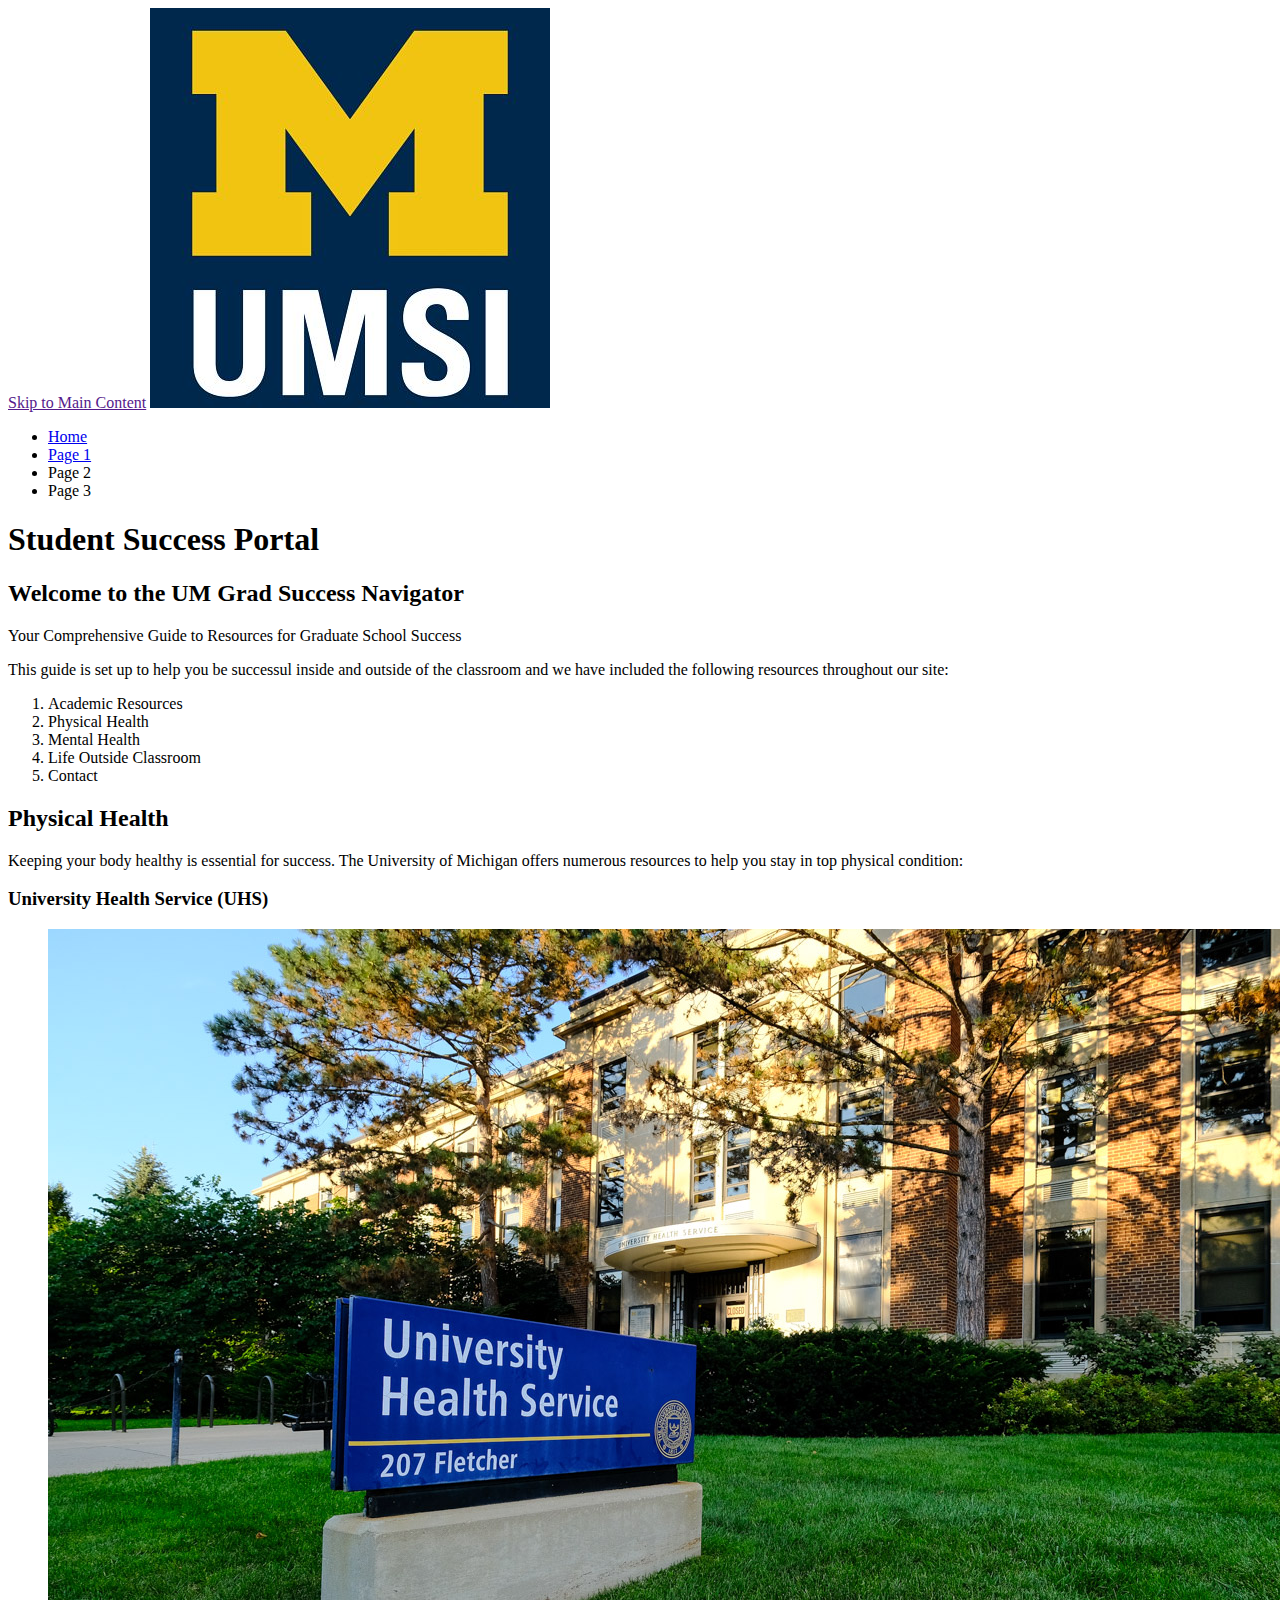
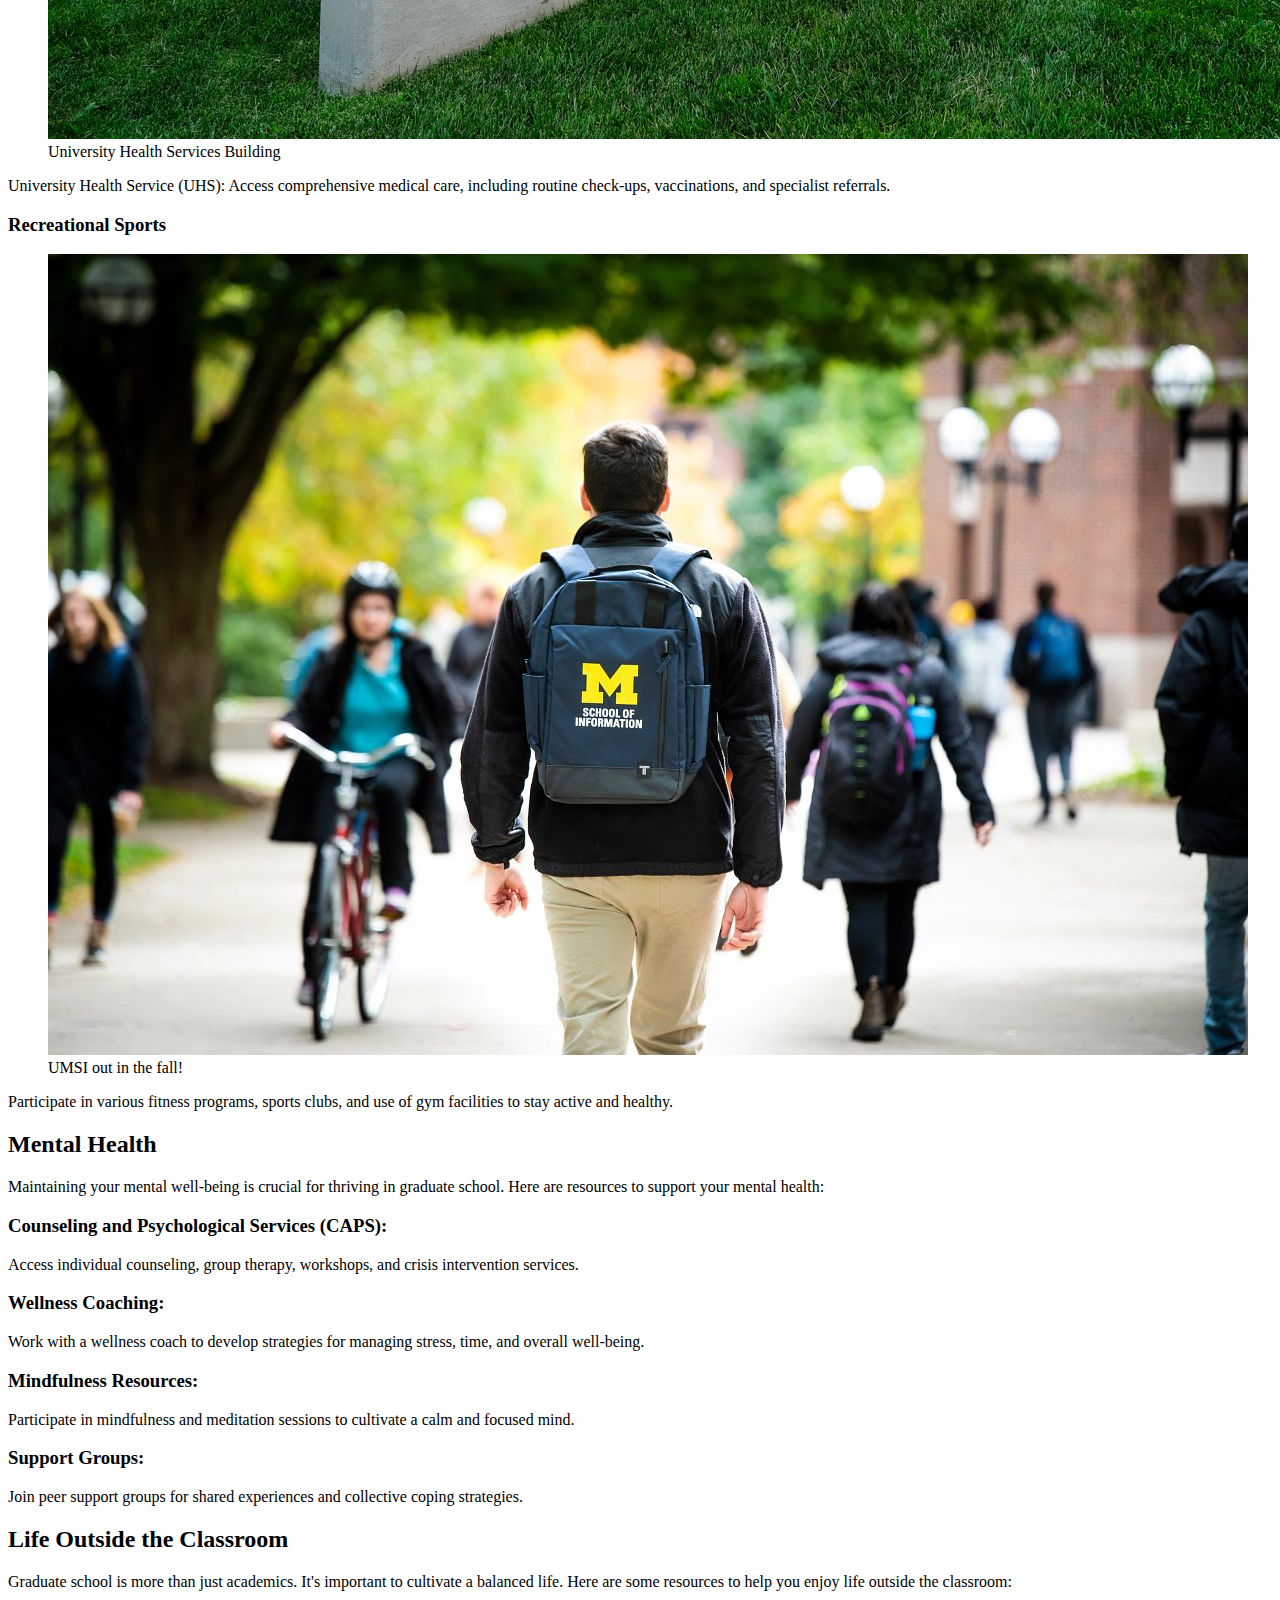
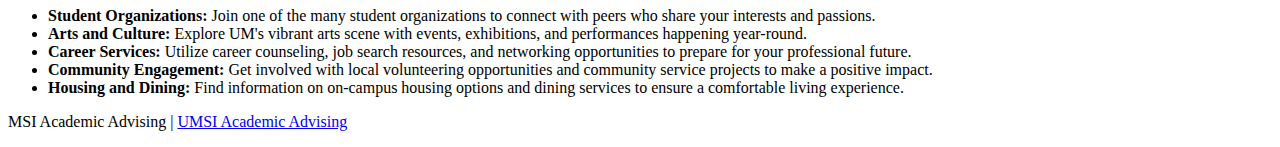
==== index.html @ 10d5c6df "Uploaded Starter Files" ====
<!DOCTYPE html>
<html lang="en">
<head>
    <meta charset="UTF-8">
    <meta name="viewport" content="width=device-width, initial-scale=1.0">
    <title>Student Success Portal</title>
</head>
<body>

    <header>
  <a href = "">Skip to Main Content</a>
        <img src="images/UMSI_signature_vertical_informal_solidblue.jpg" alt="UMSI Logo">
        <nav>
            <ul>
                <li><a href = "index.html">Home</a></li>
                <li><a href = "page_1.html">Page 1</a></li>
                <li>Page 2</li>
                <li>Page 3</li>
            </ul>
        </nav>
        <h1>Student Success Portal</h1>

    </header>
    <main>
        <section>
            <h2>Welcome to the UM Grad Success Navigator</h2>
            <p> Your Comprehensive Guide to Resources for Graduate School Success</p>
            <p>This guide is set up to help you be successul inside and outside of the classroom and we have included the following resources throughout our site:</p>
            <ol>
                <li>Academic Resources</li>
                <li>Physical Health</li>
                <li>Mental Health</li>
                <li>Life Outside Classroom</li>
                <li>Contact</li>
            </ol>
        </section>
        <section>
            <h2>Physical Health</h2>
            <p>Keeping your body healthy is essential for success. The University of Michigan offers numerous resources to help you stay in top physical condition:</p>
            <article>
                <h3>University Health Service (UHS)</h3>
                <figure>
                    <img src="images/UHS.jpg" alt="University Health Services building">
                    <figcaption>University Health Services Building</figcaption>
                </figure>
                <p>University Health Service (UHS): Access comprehensive medical care, including routine check-ups, vaccinations, and specialist referrals.</p>
            </article>
            <article>
                <h3>Recreational Sports</h3>
                <figure>
                    <img src="images/UMSI_CampusFall_UMSIBackpack_02.jpg" alt="A student wears a UMSI backpack in fall on the drag.">
                    <figcaption>UMSI out in the fall!</figcaption>
                </figure>
                <p>Participate in various fitness programs, sports clubs, and use of gym facilities to stay active and healthy.</p>
            </article>
        </section>
        
        <section>
            <h2>Mental Health</h2>
            <p>Maintaining your mental well-being is crucial for thriving in graduate school. Here are resources to support your mental health:</p>
            <article>
                <h3>Counseling and Psychological Services (CAPS):</h3>
                <p> Access individual counseling, group therapy, workshops, and crisis intervention services.</p>
            </article>
            <article>
                <h3>Wellness Coaching:</h3>

                <p>Work with a wellness coach to develop strategies for managing stress, time, and overall well-being.</p>
            </article>
            <article>
                <h3>Mindfulness Resources:</h3>

                <p> Participate in mindfulness and meditation sessions to cultivate a calm and focused mind.</p>
            </article>
            <article>
                <h3>Support Groups:</h3>

                <p> Join peer support groups for shared experiences and collective coping strategies.</p>
            </article>
        </section>

        
        <section id="life-outside-classroom">
            <h2>Life Outside the Classroom</h2>
            <p>Graduate school is more than just academics. It's important to cultivate a balanced life. Here are some resources to help you enjoy life outside the classroom:</p>
            <article>

            </article>
            <ul>
                <li><strong>Student Organizations:</strong> Join one of the many student organizations to connect with peers who share your interests and passions.</li>
                <li><strong>Arts and Culture:</strong> Explore UM's vibrant arts scene with events, exhibitions, and performances happening year-round.</li>
                <li><strong>Career Services:</strong> Utilize career counseling, job search resources, and networking opportunities to prepare for your professional future.</li>
                <li><strong>Community Engagement:</strong> Get involved with local volunteering opportunities and community service projects to make a positive impact.</li>
                <li><strong>Housing and Dining:</strong> Find information on on-campus housing options and dining services to ensure a comfortable living experience.</li>
            </ul>
        </section>
        <!-- Content taken & modified from UMGPT with the prompt, "write me a webpage of intro content to help University of Michigan Master's students navigate different resources for being successful in grad school - this will include academic resources, physical health resources, mental health resources, support for life outside the classroom"
        UMGPT. (2024). UMGPT (August 29th version) [Large language model]. -->
    </main>
    <footer>
        <p>MSI Academic Advising | <a href="https://sites.google.com/umich.edu/msiacademicadvising/student-support-resources">UMSI Academic Advising </a></p>
        </footer>
</body>
</html>
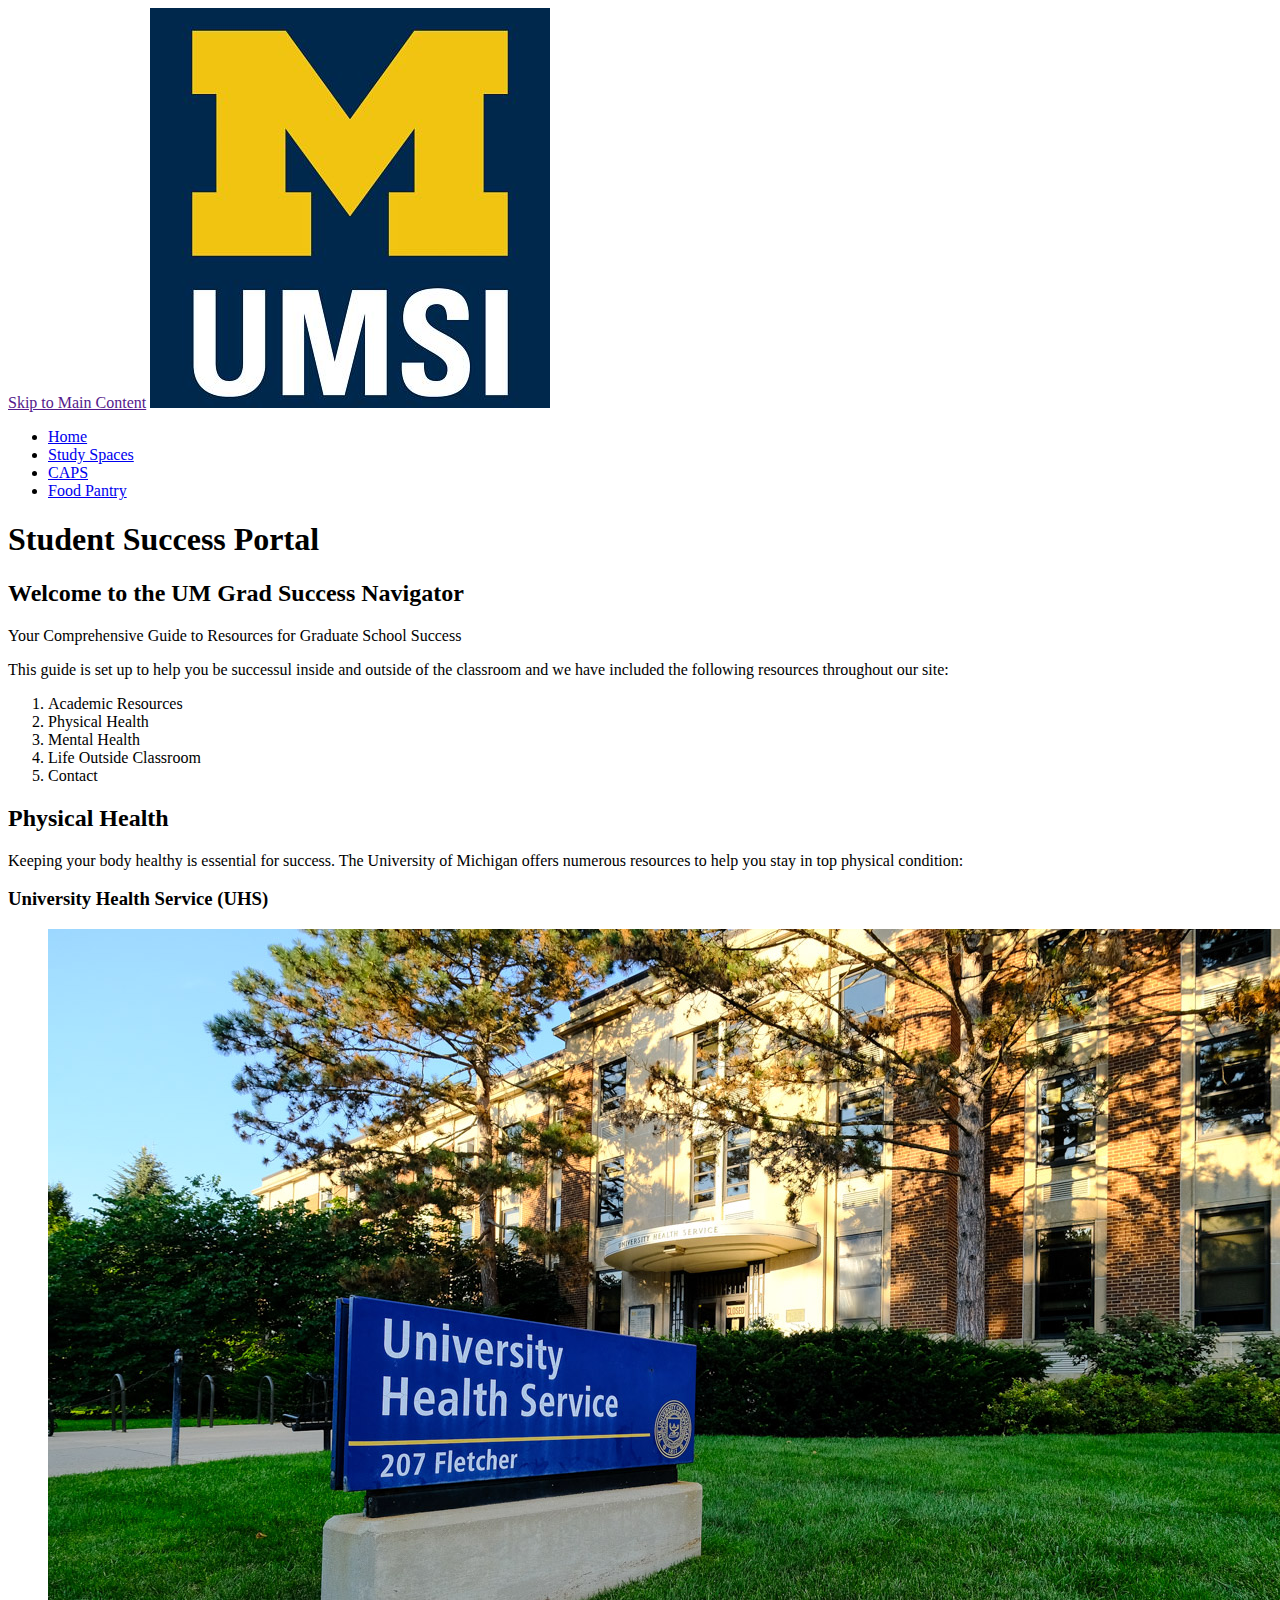
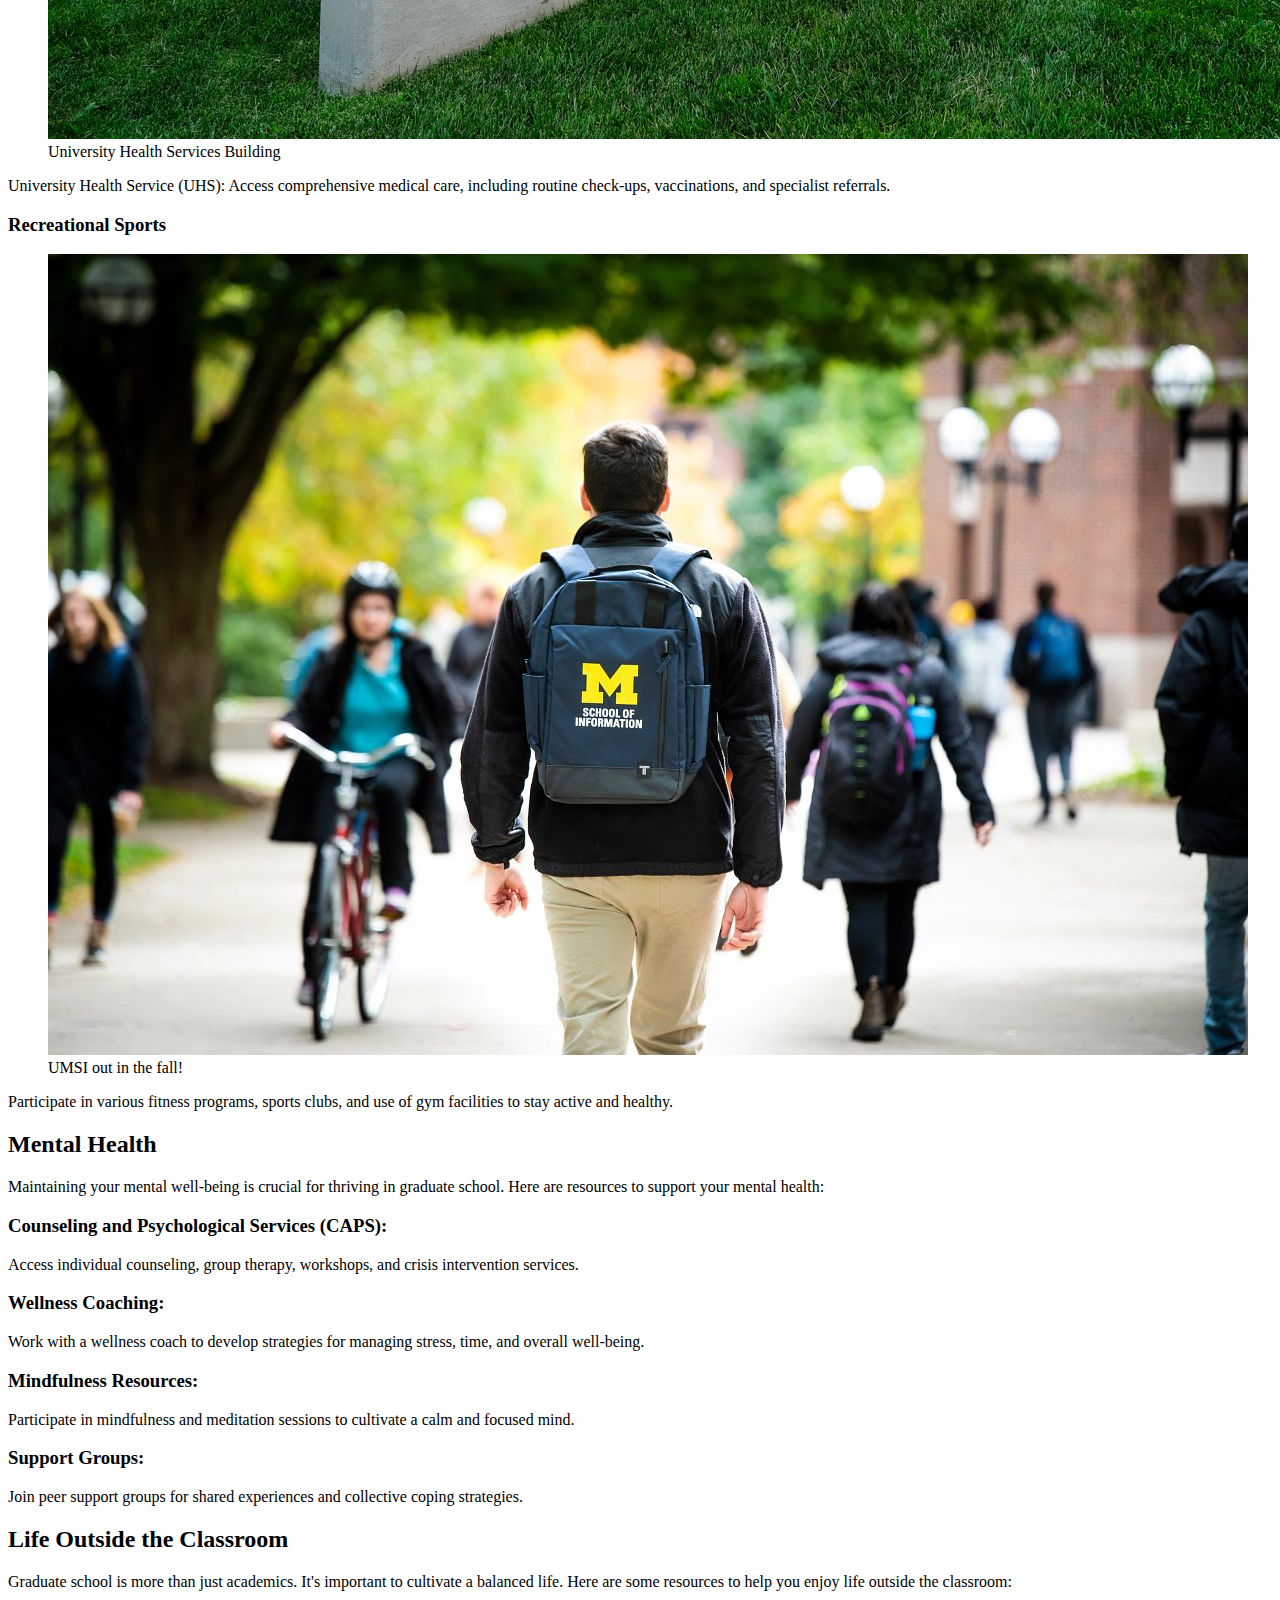
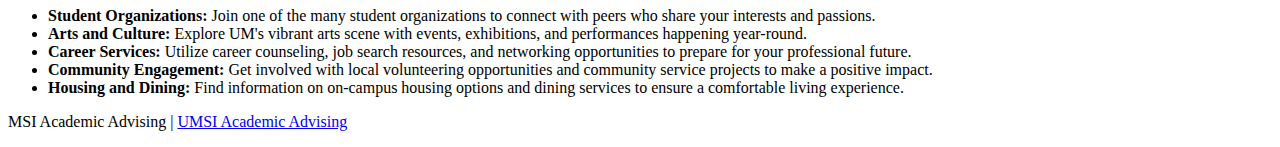
==== commit ac8e939f: "Updated Files, Added Pages" ====
--- a/index.html
+++ b/index.html
@@ -13,9 +13,9 @@
         <nav>
             <ul>
                 <li><a href = "index.html">Home</a></li>
-                <li><a href = "page_1.html">Page 1</a></li>
-                <li>Page 2</li>
-                <li>Page 3</li>
+                <li><a href = "study_spaces.html">Study Spaces</a></li>
+                <li><a href = "caps.html">CAPS</a></li>
+                <li><a href = "food_pantry.html">Food Pantry</a></li>
             </ul>
         </nav>
         <h1>Student Success Portal</h1>
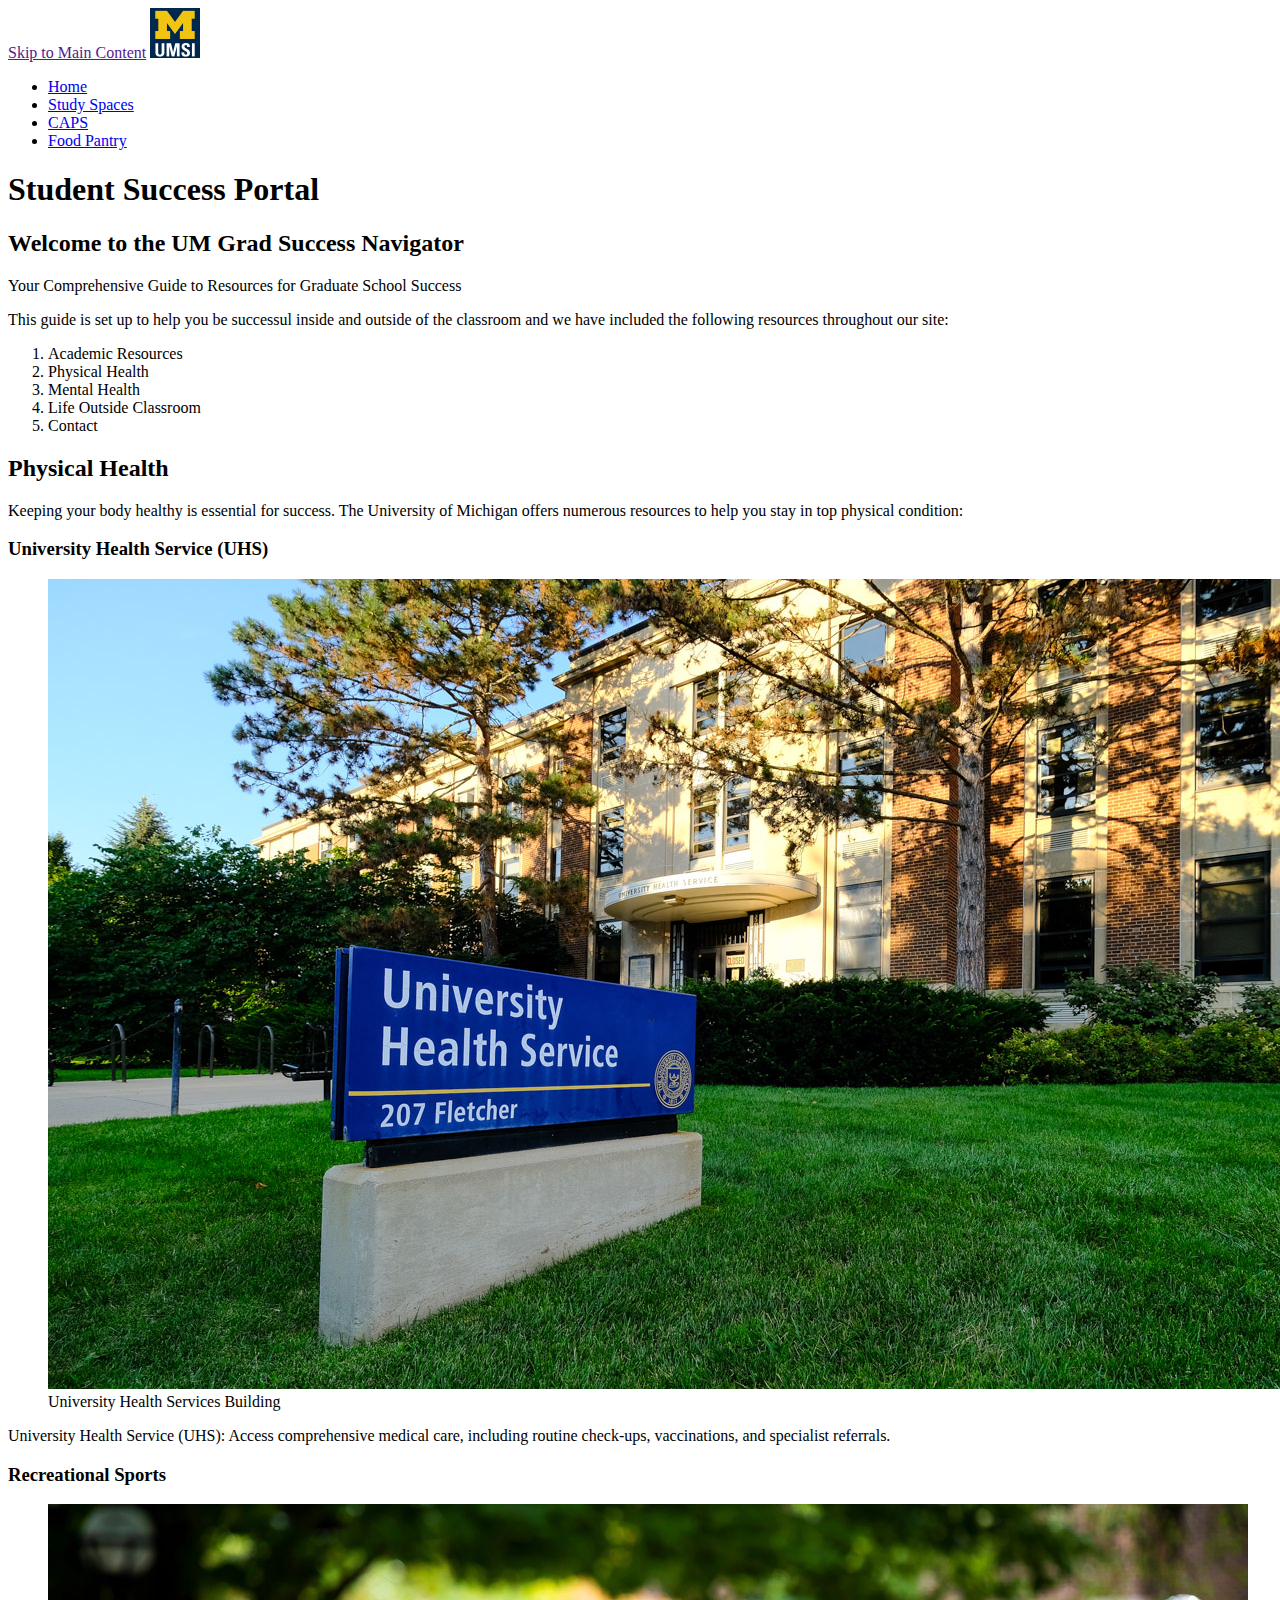
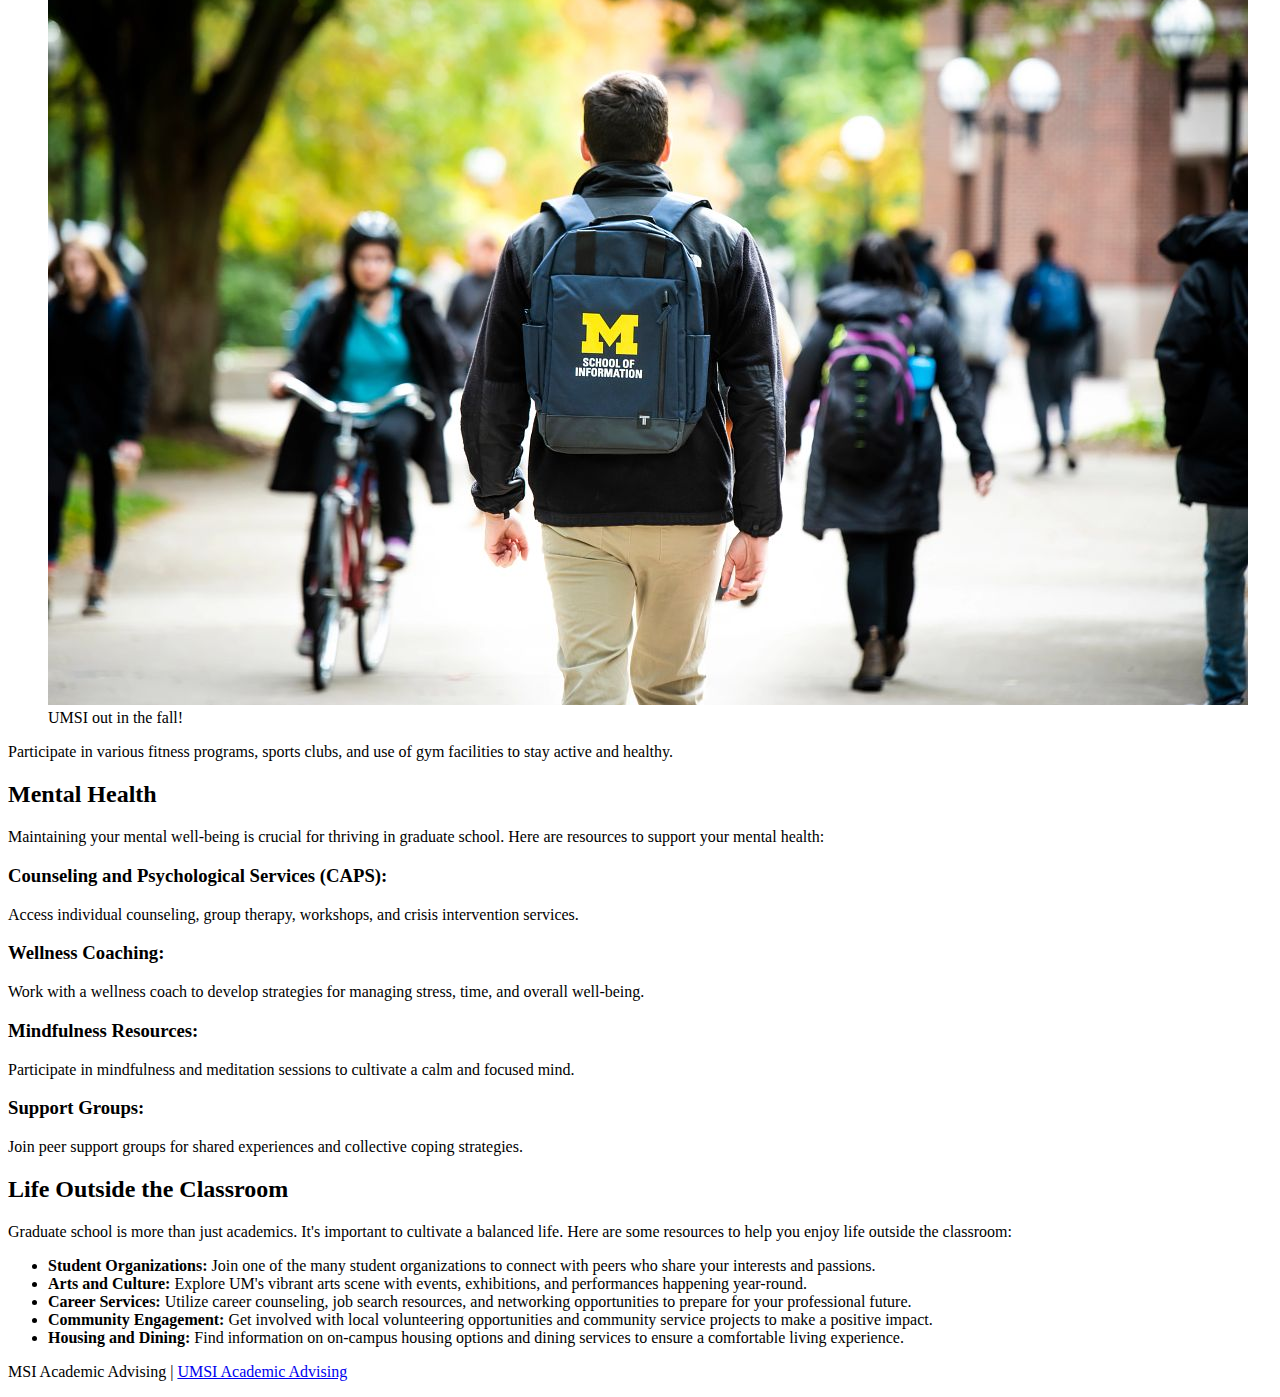
==== commit 7f7768ac: "Completed HTML portion of Client Project" ====
--- a/index.html
+++ b/index.html
@@ -8,8 +8,8 @@
 <body>
 
     <header>
-  <a href = "">Skip to Main Content</a>
-        <img src="images/UMSI_signature_vertical_informal_solidblue.jpg" alt="UMSI Logo">
+        <a href = "">Skip to Main Content</a>
+        <img src="images/UMSI_signature_vertical_informal_solidblue.jpg" alt="UMSI Logo" width="50px" height="50px">
         <nav>
             <ul>
                 <li><a href = "index.html">Home</a></li>
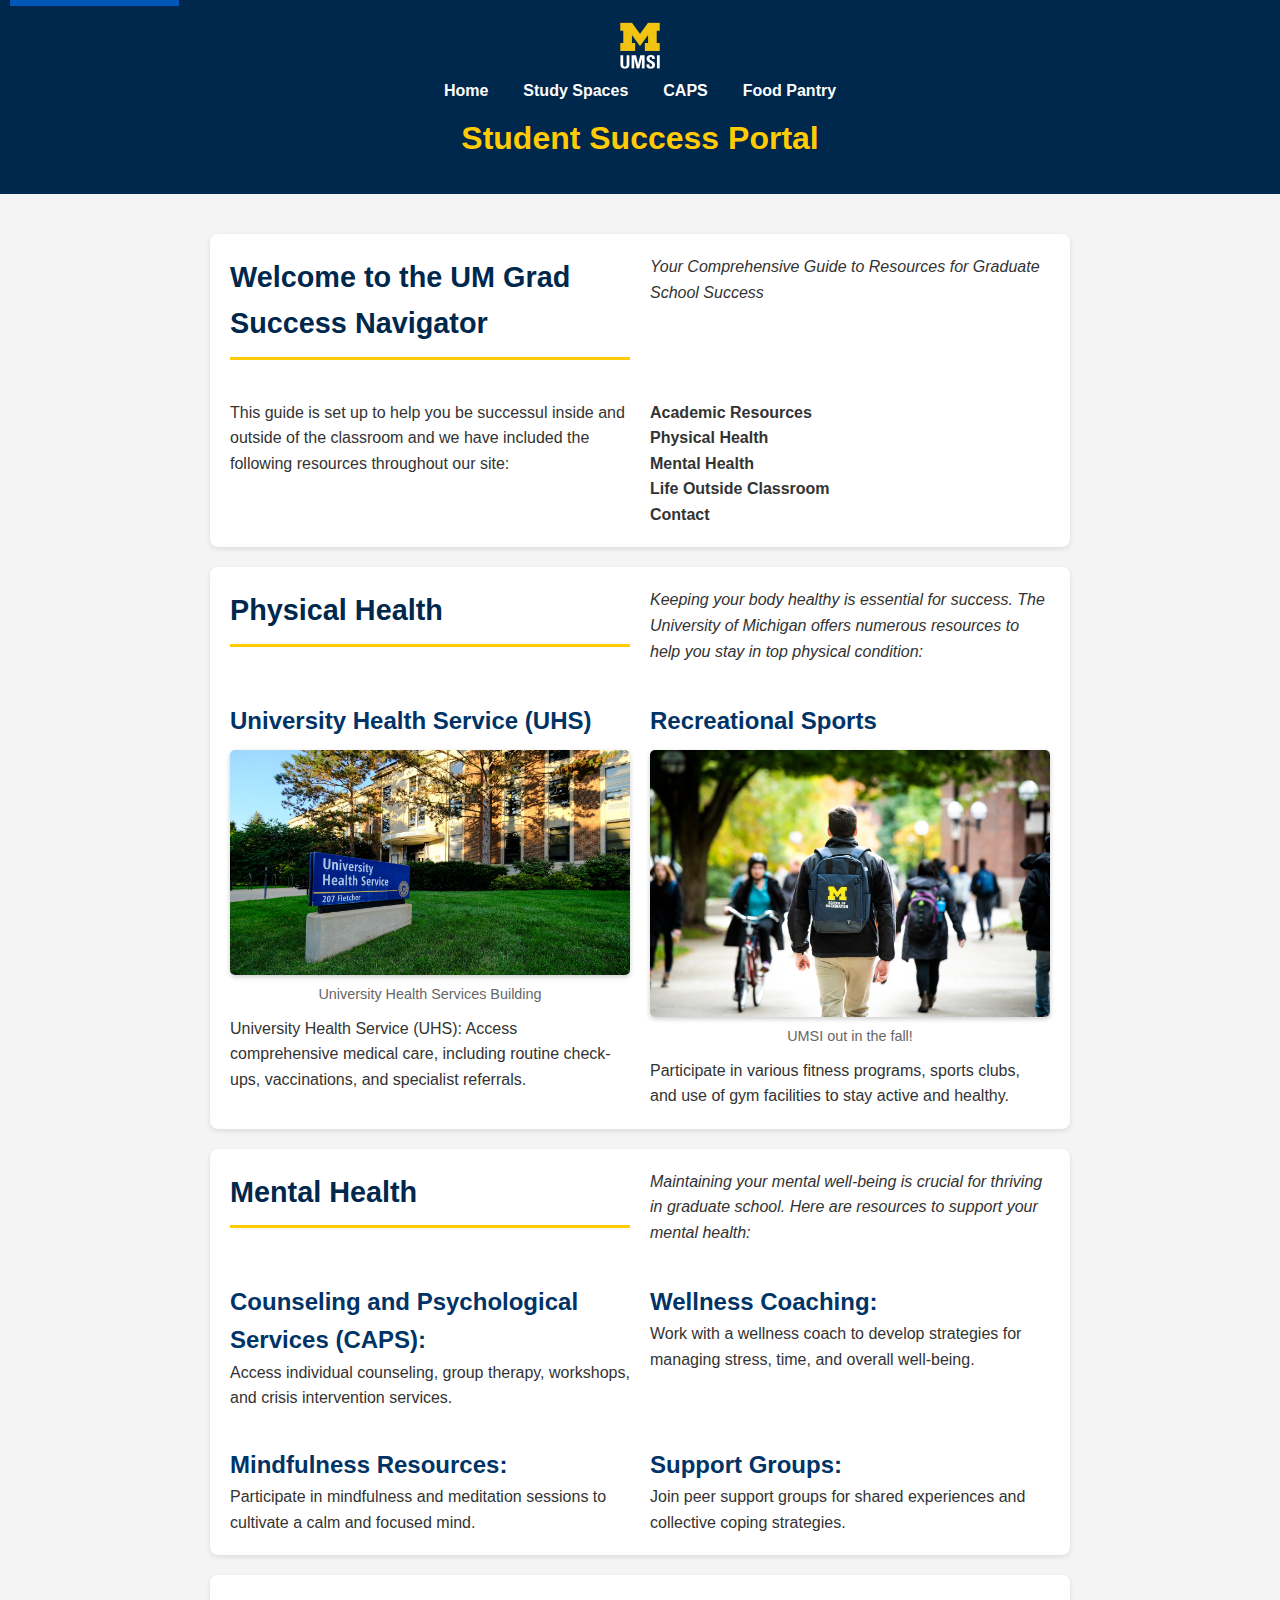
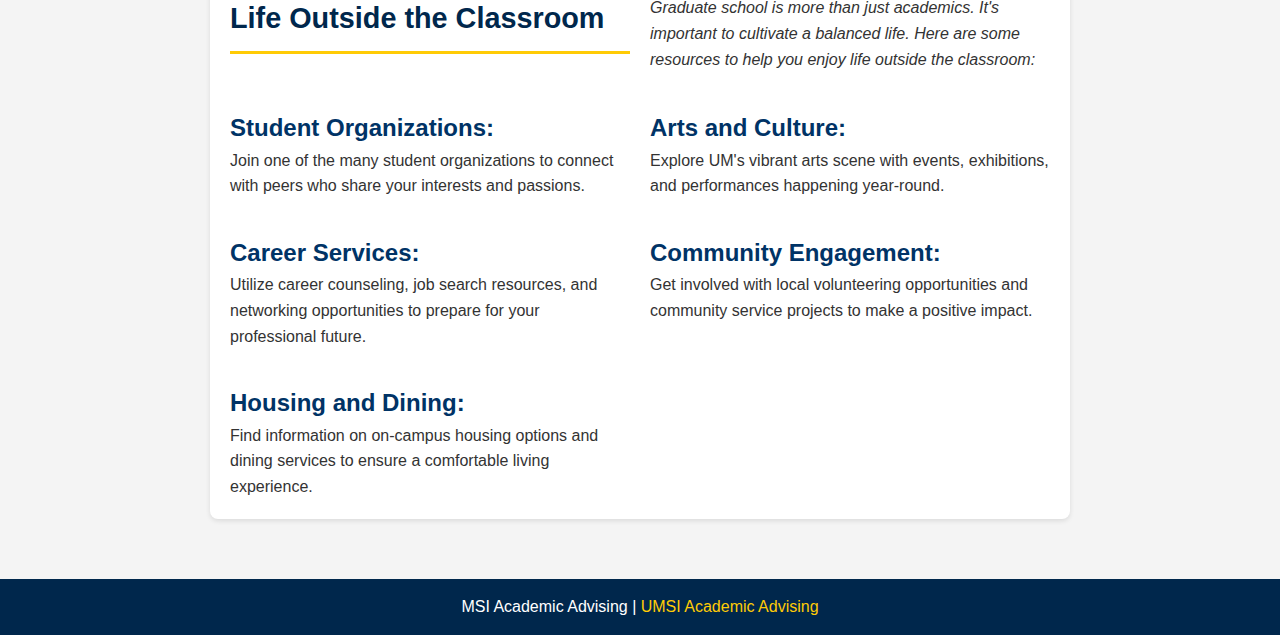
==== commit f2f8a6a5: "Add CSS Styling to fit UMSI requirements for Mobile Vile" ====
--- a/index.html
+++ b/index.html
@@ -1,63 +1,74 @@
 <!DOCTYPE html>
 <html lang="en">
+
 <head>
     <meta charset="UTF-8">
     <meta name="viewport" content="width=device-width, initial-scale=1.0">
+    <link rel="stylesheet" type="text/css" href="css/html5reset.css">
+    <link rel="stylesheet" type="text/css" href="css/style.css">
     <title>Student Success Portal</title>
 </head>
+
 <body>
-
     <header>
-        <a href = "">Skip to Main Content</a>
+        <a href="#main" class="skip">Skip to Main Content</a>
+        <!-- <a href = "">Skip to Main Content</a> -->
         <img src="images/UMSI_signature_vertical_informal_solidblue.jpg" alt="UMSI Logo" width="50px" height="50px">
         <nav>
             <ul>
-                <li><a href = "index.html">Home</a></li>
-                <li><a href = "study_spaces.html">Study Spaces</a></li>
-                <li><a href = "caps.html">CAPS</a></li>
-                <li><a href = "food_pantry.html">Food Pantry</a></li>
+                <li><a href="index.html">Home</a></li>
+                <li><a href="study_spaces.html">Study Spaces</a></li>
+                <li><a href="caps.html">CAPS</a></li>
+                <li><a href="food_pantry.html">Food Pantry</a></li>
             </ul>
         </nav>
         <h1>Student Success Portal</h1>
 
     </header>
-    <main>
-        <section>
+    <main id="main">
+        <section class="grid-layout">
             <h2>Welcome to the UM Grad Success Navigator</h2>
-            <p> Your Comprehensive Guide to Resources for Graduate School Success</p>
-            <p>This guide is set up to help you be successul inside and outside of the classroom and we have included the following resources throughout our site:</p>
+            <p><em>Your Comprehensive Guide to Resources for Graduate School Success</em></p>
+            <p> This guide is set up to help you be successul inside and outside of the classroom and we have included
+                the following resources throughout our site:</p>
             <ol>
-                <li>Academic Resources</li>
-                <li>Physical Health</li>
-                <li>Mental Health</li>
-                <li>Life Outside Classroom</li>
-                <li>Contact</li>
+                <li><strong>Academic Resources</strong></li>
+                <li><strong>Physical Health</strong></li>
+                <li><strong>Mental Health</strong></li>
+                <li><strong>Life Outside Classroom</strong></li>
+                <li><strong>Contact</strong></li>
             </ol>
         </section>
-        <section>
+
+        <section class="grid-layout">
             <h2>Physical Health</h2>
-            <p>Keeping your body healthy is essential for success. The University of Michigan offers numerous resources to help you stay in top physical condition:</p>
+            <p><em>Keeping your body healthy is essential for success. The University of Michigan offers numerous resources
+                to help you stay in top physical condition:</em></p>
             <article>
                 <h3>University Health Service (UHS)</h3>
                 <figure>
                     <img src="images/UHS.jpg" alt="University Health Services building">
                     <figcaption>University Health Services Building</figcaption>
                 </figure>
-                <p>University Health Service (UHS): Access comprehensive medical care, including routine check-ups, vaccinations, and specialist referrals.</p>
+                <p>University Health Service (UHS): Access comprehensive medical care, including routine check-ups,
+                    vaccinations, and specialist referrals.</p>
             </article>
             <article>
                 <h3>Recreational Sports</h3>
                 <figure>
-                    <img src="images/UMSI_CampusFall_UMSIBackpack_02.jpg" alt="A student wears a UMSI backpack in fall on the drag.">
+                    <img src="images/UMSI_CampusFall_UMSIBackpack_02.jpg"
+                        alt="A student wears a UMSI backpack in fall on the drag.">
                     <figcaption>UMSI out in the fall!</figcaption>
                 </figure>
-                <p>Participate in various fitness programs, sports clubs, and use of gym facilities to stay active and healthy.</p>
+                <p>Participate in various fitness programs, sports clubs, and use of gym facilities to stay active and
+                    healthy.</p>
             </article>
         </section>
-        
-        <section>
+
+        <section class="grid-layout">
             <h2>Mental Health</h2>
-            <p>Maintaining your mental well-being is crucial for thriving in graduate school. Here are resources to support your mental health:</p>
+            <p><em>Maintaining your mental well-being is crucial for thriving in graduate school. Here are resources to
+                support your mental health:</em></p>
             <article>
                 <h3>Counseling and Psychological Services (CAPS):</h3>
                 <p> Access individual counseling, group therapy, workshops, and crisis intervention services.</p>
@@ -65,7 +76,8 @@
             <article>
                 <h3>Wellness Coaching:</h3>
 
-                <p>Work with a wellness coach to develop strategies for managing stress, time, and overall well-being.</p>
+                <p>Work with a wellness coach to develop strategies for managing stress, time, and overall well-being.
+                </p>
             </article>
             <article>
                 <h3>Mindfulness Resources:</h3>
@@ -79,26 +91,44 @@
             </article>
         </section>
 
-        
-        <section id="life-outside-classroom">
+        <section id="life-outside-classroom" class="grid-layout">
             <h2>Life Outside the Classroom</h2>
-            <p>Graduate school is more than just academics. It's important to cultivate a balanced life. Here are some resources to help you enjoy life outside the classroom:</p>
+            <p><em>Graduate school is more than just academics. It's important to cultivate a balanced life. Here are some
+                resources to help you enjoy life outside the classroom:</em></p>
             <article>
-
+                <h3>Student Organizations:</h3>
+                <p>Join one of the many student organizations to connect with
+                    peers who share your interests and passions.</p>
             </article>
-            <ul>
-                <li><strong>Student Organizations:</strong> Join one of the many student organizations to connect with peers who share your interests and passions.</li>
-                <li><strong>Arts and Culture:</strong> Explore UM's vibrant arts scene with events, exhibitions, and performances happening year-round.</li>
-                <li><strong>Career Services:</strong> Utilize career counseling, job search resources, and networking opportunities to prepare for your professional future.</li>
-                <li><strong>Community Engagement:</strong> Get involved with local volunteering opportunities and community service projects to make a positive impact.</li>
-                <li><strong>Housing and Dining:</strong> Find information on on-campus housing options and dining services to ensure a comfortable living experience.</li>
-            </ul>
+            <article>
+                <h3>Arts and Culture:</h3>
+                <p>Explore UM's vibrant arts scene with events, exhibitions, and
+                    performances happening year-round.</p>
+            </article>
+            <article>
+                <h3>Career Services:</h3>
+                <p>Utilize career counseling, job search resources, and networking
+                    opportunities to prepare for your professional future.</p>
+            </article>
+            <article>
+                <h3>Community Engagement:</h3>
+                <p>Get involved with local volunteering opportunities and
+                    community service projects to make a positive impact.</p>
+            </article>
+            <article>
+                <h3>Housing and Dining:</h3>
+                <p>Find information on on-campus housing options and dining
+                    services to ensure a comfortable living experience.</p>
+            </article>
         </section>
         <!-- Content taken & modified from UMGPT with the prompt, "write me a webpage of intro content to help University of Michigan Master's students navigate different resources for being successful in grad school - this will include academic resources, physical health resources, mental health resources, support for life outside the classroom"
         UMGPT. (2024). UMGPT (August 29th version) [Large language model]. -->
     </main>
     <footer>
-        <p>MSI Academic Advising | <a href="https://sites.google.com/umich.edu/msiacademicadvising/student-support-resources">UMSI Academic Advising </a></p>
-        </footer>
+        <p>MSI Academic Advising | <a
+                href="https://sites.google.com/umich.edu/msiacademicadvising/student-support-resources">UMSI Academic
+                Advising </a></p>
+    </footer>
 </body>
-</html>
+
+</html>--- a/css/style.css
+++ b/css/style.css
@@ -0,0 +1,172 @@
+/* General Styles */
+body {
+    font-family: Arial, sans-serif;
+    line-height: 1.6;
+    margin: 0;
+    padding: 0;
+    background-color: #f4f4f4;
+    color: #333;
+}
+
+/* Skip Link */
+.skip {
+    position: absolute;
+    top: -40px;
+    left: 10px;
+    background: #0057b7;
+    color: white;
+    padding: 10px;
+    text-decoration: none;
+    z-index: 100;
+}
+
+.skip:focus {
+    top: 10px;
+}
+
+/* Header Styling */
+header {
+    background: #00274C;
+    color: white;
+    text-align: center;
+    padding: 20px 10px;
+}
+
+header h1 {
+    font-size: 2rem;
+    margin: 10px 0;
+    color: #ffcb05;
+}
+
+/* Navigation Styles */
+nav ul {
+    list-style: none;
+    padding: 0;
+    display: flex;
+    justify-content: center;
+    gap: 15px;
+}
+
+nav ul li {
+    display: inline;
+}
+
+nav ul li a {
+    color: white;
+    text-decoration: none;
+    font-weight: bold;
+    padding: 10px;
+    transition: background 0.3s ease;
+}
+
+nav ul li a:hover,
+nav ul li a.active {
+    background: #ffcb05;
+    color: #00274C;
+    border-radius: 5px;
+}
+
+/* Link Styles */
+a {
+    text-decoration: underline;
+    color: #0057b7;
+    transition: color 0.2s ease-in-out;
+}
+
+/* Link hover state */
+a:hover {
+    color: #ffcb05;
+    text-decoration: none;
+}
+
+/* Link active state */
+a:active {
+    color: #003366;
+    text-decoration: underline;
+}
+
+/* Link visited links
+a:visited {
+    color: #551A8B;
+} */
+
+
+/* Main Content */
+main {
+    padding: 20px;
+    max-width: 900px;
+    margin: auto;
+}
+
+/* Section Styling */
+section {
+    background: white;
+    padding: 20px;
+    margin: 20px 0;
+    border-radius: 8px;
+    box-shadow: 0px 2px 5px rgba(0, 0, 0, 0.1);
+}
+
+/* Headings */
+h2 {
+    font-size: 1.8rem;
+    color: #00274C;
+    border-bottom: 3px solid #ffcb05;
+    padding-bottom: 10px;
+    margin-bottom: 20px;
+}
+
+h3 {
+    font-size: 1.5rem;
+    color: #003366;
+    margin-top: 15px;
+}
+
+/* Grid Layout */
+.grid-layout {
+    display: grid;
+    grid-template-columns: 1fr;
+    gap: 20px;
+}
+
+@media (min-width: 768px) {
+    .grid-layout {
+        grid-template-columns: 1fr 1fr;
+    }
+}
+
+/* Images */
+figure {
+    margin: 10px 0;
+    text-align: center;
+}
+
+figure img {
+    max-width: 100%;
+    height: auto;
+    border-radius: 5px;
+    box-shadow: 0px 2px 5px rgba(0, 0, 0, 0.2);
+}
+
+figcaption {
+    font-size: 0.9rem;
+    color: #666;
+}
+
+/* Footer */
+footer {
+    text-align: center;
+    background: #00274C;
+    color: white;
+    padding: 15px 10px;
+    margin-top: 20px;
+}
+
+footer a {
+    color: #ffcb05;
+    text-decoration: none;
+}
+
+footer a:hover {
+    text-decoration: underline;
+}
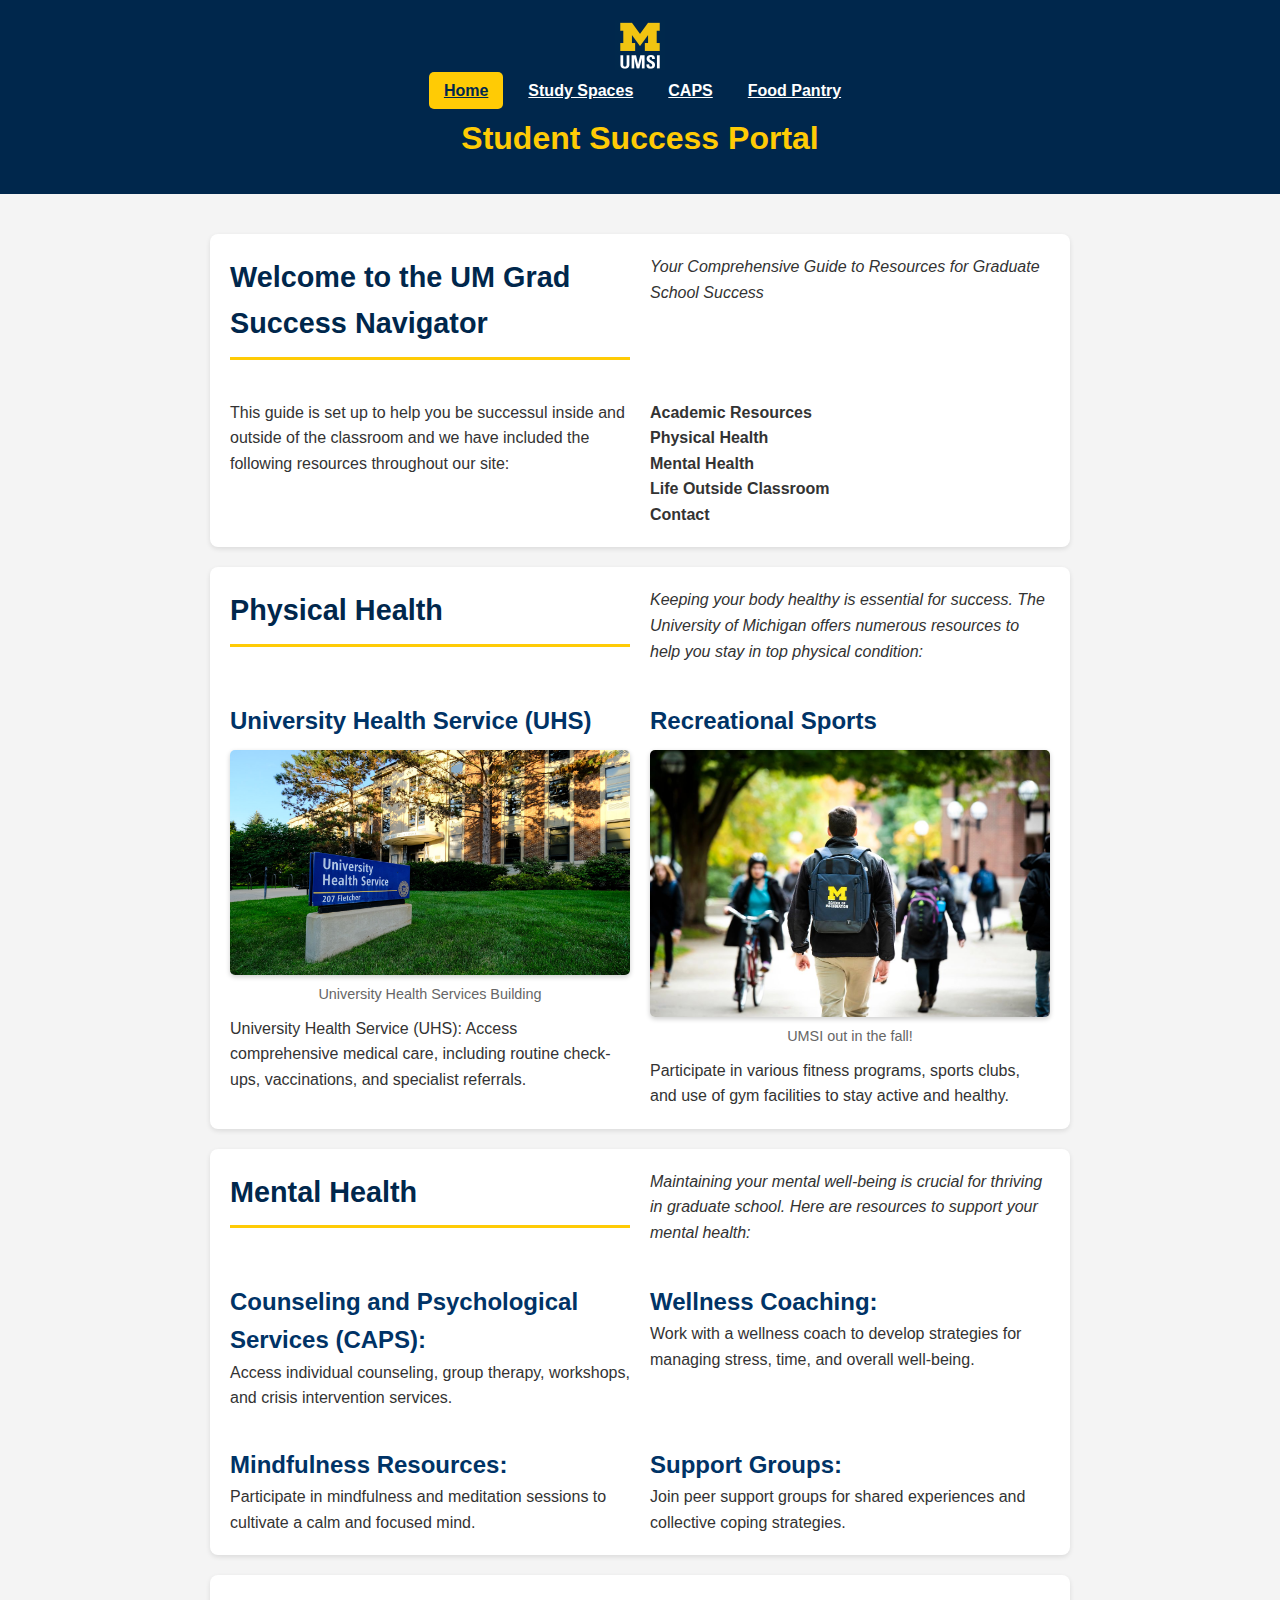
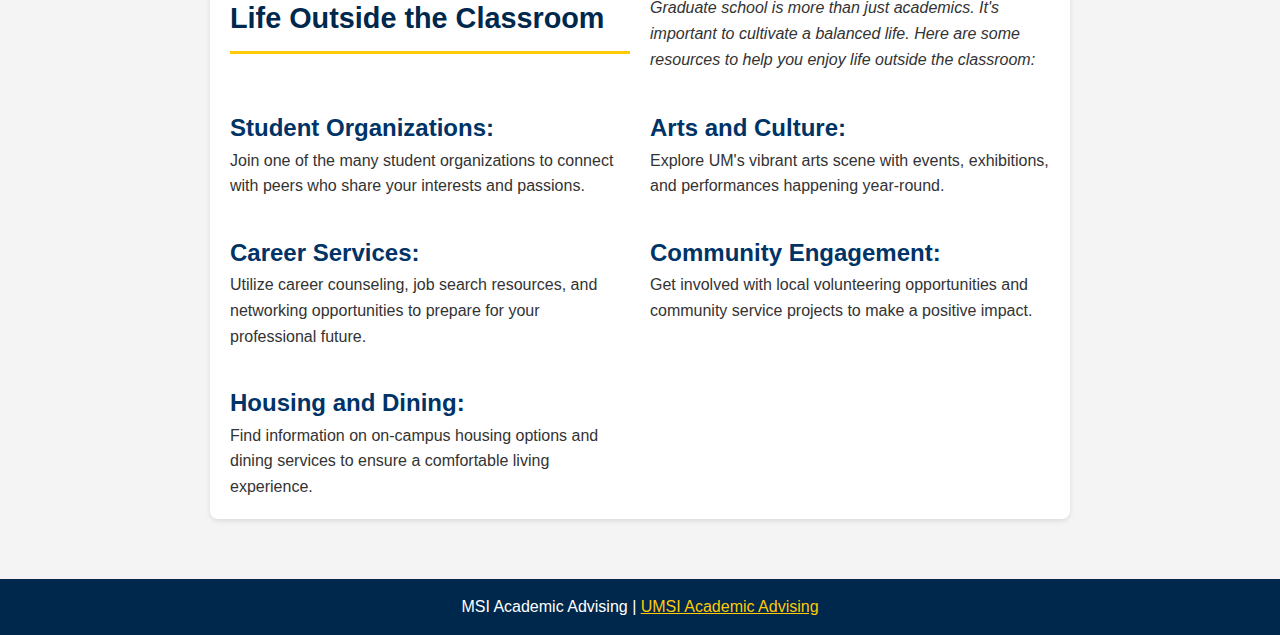
==== commit 1320f9d9: "Edit changes according to feedback from mobile view deliverable." ====
--- a/index.html
+++ b/index.html
@@ -9,7 +9,7 @@
     <title>Student Success Portal</title>
 </head>
 
-<body>
+<body class = "home-page">
     <header>
         <a href="#main" class="skip">Skip to Main Content</a>
         <!-- <a href = "">Skip to Main Content</a> -->
@@ -122,7 +122,7 @@
             </article>
         </section>
         <!-- Content taken & modified from UMGPT with the prompt, "write me a webpage of intro content to help University of Michigan Master's students navigate different resources for being successful in grad school - this will include academic resources, physical health resources, mental health resources, support for life outside the classroom"
-        UMGPT. (2024). UMGPT (August 29th version) [Large language model]. -->
+        UMGPT. (2024). UMGPT (August 29th version) [Large language model]. -->   
     </main>
     <footer>
         <p>MSI Academic Advising | <a
--- a/css/style.css
+++ b/css/style.css
@@ -11,7 +11,7 @@
 /* Skip Link */
 .skip {
     position: absolute;
-    top: -40px;
+    top: -100px;
     left: 10px;
     background: #0057b7;
     color: white;
@@ -53,7 +53,7 @@
 
 nav ul li a {
     color: white;
-    text-decoration: none;
+    /* text-decoration: underline; */
     font-weight: bold;
     padding: 10px;
     transition: background 0.3s ease;
@@ -64,7 +64,22 @@
     background: #ffcb05;
     color: #00274C;
     border-radius: 5px;
+    text-decoration: underline;
 }
+
+/* Highlight the correct link based on body class */
+body.home-page nav ul li a[href="index.html"],
+body.study-spaces-page nav ul li a[href="study_spaces.html"],
+body.caps-page nav ul li a[href="caps.html"],
+body.food-pantry-page nav ul li a[href="food_pantry.html"] {
+    background: #ffcb05; /* Highlight */
+    color: #00274C; /* Dark text */
+    font-weight: bold;
+    text-decoration: underline;
+    border-radius: 5px;
+    padding: 10px 15px;
+}
+
 
 /* Link Styles */
 a {
@@ -125,15 +140,15 @@
 /* Grid Layout */
 .grid-layout {
     display: grid;
-    grid-template-columns: 1fr;
+    grid-template-columns: 1fr 1fr;
     gap: 20px;
 }
 
-@media (min-width: 768px) {
+/* @media (min-width: 768px) {
     .grid-layout {
         grid-template-columns: 1fr 1fr;
     }
-}
+} */
 
 /* Images */
 figure {
@@ -164,7 +179,7 @@
 
 footer a {
     color: #ffcb05;
-    text-decoration: none;
+    text-decoration: underline;
 }
 
 footer a:hover {
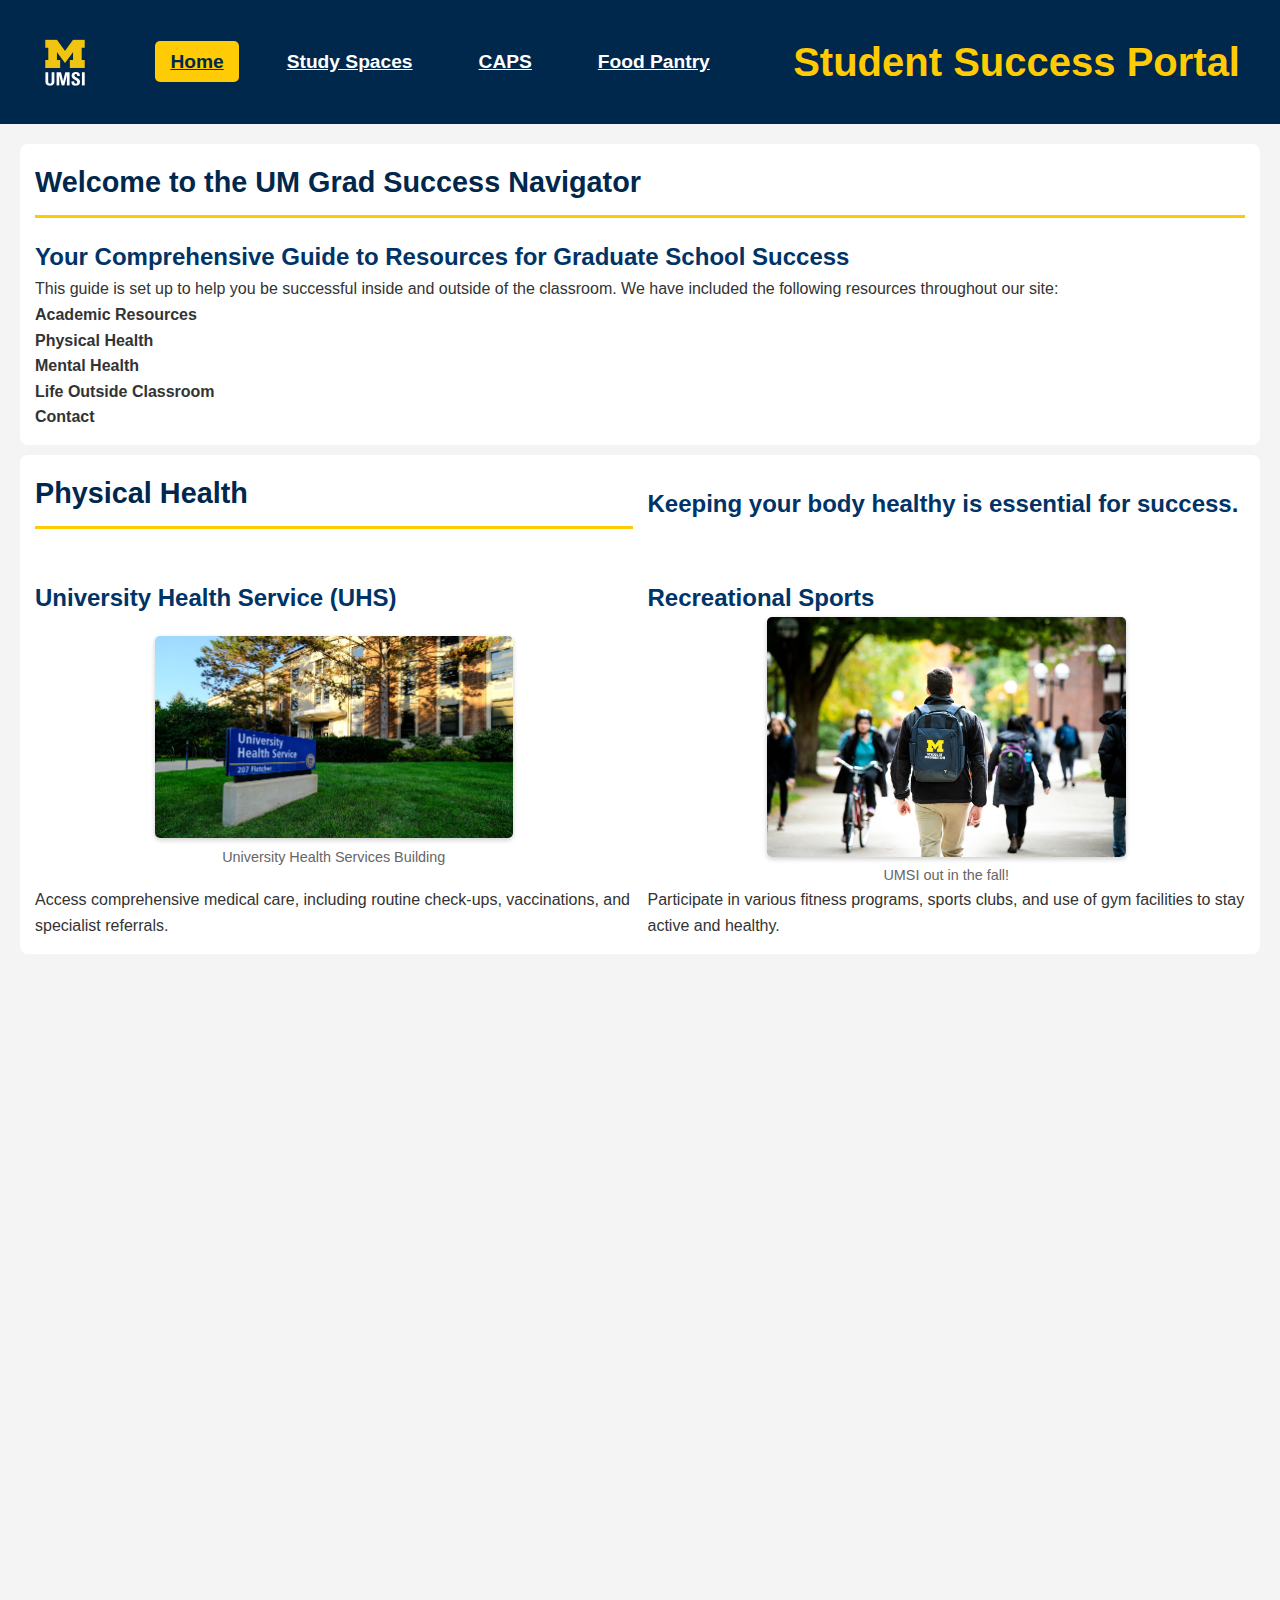
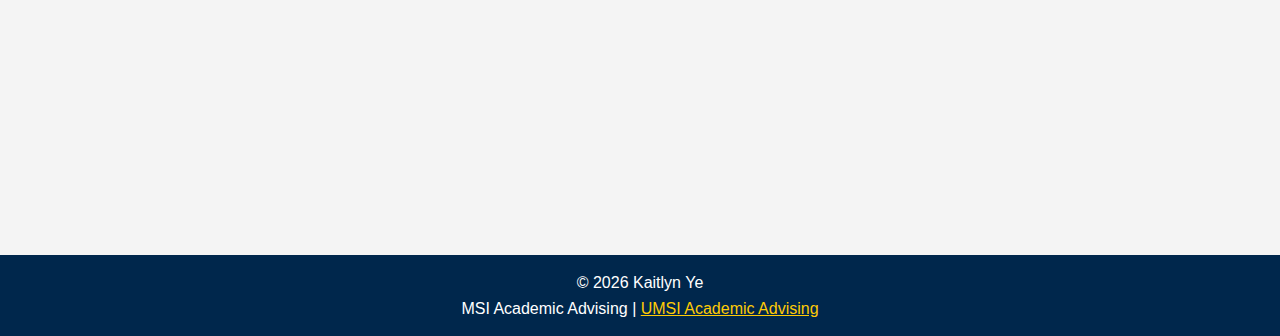
==== commit 93d1130f: "Add new media query for larger tablet view, implement new challenge design element for fade-in trans" ====
--- a/index.html
+++ b/index.html
@@ -9,10 +9,9 @@
     <title>Student Success Portal</title>
 </head>
 
-<body class = "home-page">
+<body class="home-page">
     <header>
         <a href="#main" class="skip">Skip to Main Content</a>
-        <!-- <a href = "">Skip to Main Content</a> -->
         <img src="images/UMSI_signature_vertical_informal_solidblue.jpg" alt="UMSI Logo" width="50px" height="50px">
         <nav>
             <ul>
@@ -23,14 +22,12 @@
             </ul>
         </nav>
         <h1>Student Success Portal</h1>
-
     </header>
     <main id="main">
-        <section class="grid-layout">
+        <section class="fade-in">
             <h2>Welcome to the UM Grad Success Navigator</h2>
-            <p><em>Your Comprehensive Guide to Resources for Graduate School Success</em></p>
-            <p> This guide is set up to help you be successul inside and outside of the classroom and we have included
-                the following resources throughout our site:</p>
+            <h3>Your Comprehensive Guide to Resources for Graduate School Success</h3>
+            <p>This guide is set up to help you be successful inside and outside of the classroom. We have included the following resources throughout our site:</p>
             <ol>
                 <li><strong>Academic Resources</strong></li>
                 <li><strong>Physical Health</strong></li>
@@ -40,95 +37,78 @@
             </ol>
         </section>
 
-        <section class="grid-layout">
+        <section class="grid-layout fade-in">
             <h2>Physical Health</h2>
-            <p><em>Keeping your body healthy is essential for success. The University of Michigan offers numerous resources
-                to help you stay in top physical condition:</em></p>
+            <h3>Keeping your body healthy is essential for success.</h3>
             <article>
                 <h3>University Health Service (UHS)</h3>
                 <figure>
                     <img src="images/UHS.jpg" alt="University Health Services building">
                     <figcaption>University Health Services Building</figcaption>
                 </figure>
-                <p>University Health Service (UHS): Access comprehensive medical care, including routine check-ups,
-                    vaccinations, and specialist referrals.</p>
+                <p>Access comprehensive medical care, including routine check-ups, vaccinations, and specialist referrals.</p>
             </article>
             <article>
                 <h3>Recreational Sports</h3>
                 <figure>
-                    <img src="images/UMSI_CampusFall_UMSIBackpack_02.jpg"
-                        alt="A student wears a UMSI backpack in fall on the drag.">
+                    <img src="images/UMSI_CampusFall_UMSIBackpack_02.jpg" alt="A student wears a UMSI backpack in fall on the drag.">
                     <figcaption>UMSI out in the fall!</figcaption>
                 </figure>
-                <p>Participate in various fitness programs, sports clubs, and use of gym facilities to stay active and
-                    healthy.</p>
+                <p>Participate in various fitness programs, sports clubs, and use of gym facilities to stay active and healthy.</p>
             </article>
         </section>
 
-        <section class="grid-layout">
+        <section class="grid-layout fade-in">
             <h2>Mental Health</h2>
-            <p><em>Maintaining your mental well-being is crucial for thriving in graduate school. Here are resources to
-                support your mental health:</em></p>
+            <h3>Maintaining your mental well-being is crucial for thriving in graduate school.</h3>
             <article>
-                <h3>Counseling and Psychological Services (CAPS):</h3>
-                <p> Access individual counseling, group therapy, workshops, and crisis intervention services.</p>
+                <h3>Counseling and Psychological Services (CAPS)</h3>
+                <p>Access individual counseling, group therapy, workshops, and crisis intervention services.</p>
             </article>
             <article>
-                <h3>Wellness Coaching:</h3>
-
-                <p>Work with a wellness coach to develop strategies for managing stress, time, and overall well-being.
-                </p>
+                <h3>Wellness Coaching</h3>
+                <p>Work with a wellness coach to develop strategies for managing stress, time, and overall well-being.</p>
             </article>
             <article>
-                <h3>Mindfulness Resources:</h3>
-
-                <p> Participate in mindfulness and meditation sessions to cultivate a calm and focused mind.</p>
+                <h3>Mindfulness Resources</h3>
+                <p>Participate in mindfulness and meditation sessions to cultivate a calm and focused mind.</p>
             </article>
             <article>
-                <h3>Support Groups:</h3>
-
-                <p> Join peer support groups for shared experiences and collective coping strategies.</p>
+                <h3>Support Groups</h3>
+                <p>Join peer support groups for shared experiences and collective coping strategies.</p>
             </article>
         </section>
 
-        <section id="life-outside-classroom" class="grid-layout">
+        <section id="life-outside-classroom" class="grid-layout fade-in">
             <h2>Life Outside the Classroom</h2>
-            <p><em>Graduate school is more than just academics. It's important to cultivate a balanced life. Here are some
-                resources to help you enjoy life outside the classroom:</em></p>
+            <h3>Graduate school is more than just academics. It's important to cultivate a balanced life.</h3>
             <article>
-                <h3>Student Organizations:</h3>
-                <p>Join one of the many student organizations to connect with
-                    peers who share your interests and passions.</p>
+                <h3>Student Organizations</h3>
+                <p>Join one of the many student organizations to connect with peers who share your interests and passions.</p>
             </article>
             <article>
-                <h3>Arts and Culture:</h3>
-                <p>Explore UM's vibrant arts scene with events, exhibitions, and
-                    performances happening year-round.</p>
+                <h3>Arts and Culture</h3>
+                <p>Explore UM's vibrant arts scene with events, exhibitions, and performances happening year-round.</p>
             </article>
             <article>
-                <h3>Career Services:</h3>
-                <p>Utilize career counseling, job search resources, and networking
-                    opportunities to prepare for your professional future.</p>
+                <h3>Career Services</h3>
+                <p>Utilize career counseling, job search resources, and networking opportunities to prepare for your professional future.</p>
             </article>
             <article>
-                <h3>Community Engagement:</h3>
-                <p>Get involved with local volunteering opportunities and
-                    community service projects to make a positive impact.</p>
+                <h3>Community Engagement</h3>
+                <p>Get involved with local volunteering opportunities and community service projects to make a positive impact.</p>
             </article>
             <article>
-                <h3>Housing and Dining:</h3>
-                <p>Find information on on-campus housing options and dining
-                    services to ensure a comfortable living experience.</p>
+                <h3>Housing and Dining</h3>
+                <p>Find information on on-campus housing options and dining services to ensure a comfortable living experience.</p>
             </article>
         </section>
-        <!-- Content taken & modified from UMGPT with the prompt, "write me a webpage of intro content to help University of Michigan Master's students navigate different resources for being successful in grad school - this will include academic resources, physical health resources, mental health resources, support for life outside the classroom"
-        UMGPT. (2024). UMGPT (August 29th version) [Large language model]. -->   
     </main>
+    <!-- Content taken & modified from UMGPT with the prompt, "write me a webpage of intro content to help University of Michigan Master's students navigate different resources for being successful in grad school - this will include academic resources, physical health resources, mental health resources, support for life outside the classroom" -->
     <footer>
-        <p>MSI Academic Advising | <a
-                href="https://sites.google.com/umich.edu/msiacademicadvising/student-support-resources">UMSI Academic
-                Advising </a></p>
+        <p>© <span id="current-year"></span> Kaitlyn Ye</p>
+        <p>MSI Academic Advising | <a href="https://sites.google.com/umich.edu/msiacademicadvising/student-support-resources">UMSI Academic Advising</a></p>
     </footer>
+    <script src="script.js"></script>
 </body>
-
-</html>+</html>
--- a/css/style.css
+++ b/css/style.css
@@ -80,7 +80,6 @@
     padding: 10px 15px;
 }
 
-
 /* Link Styles */
 a {
     text-decoration: underline;
@@ -99,12 +98,6 @@
     color: #003366;
     text-decoration: underline;
 }
-
-/* Link visited links
-a:visited {
-    color: #551A8B;
-} */
-
 
 /* Main Content */
 main {
@@ -144,12 +137,6 @@
     gap: 20px;
 }
 
-/* @media (min-width: 768px) {
-    .grid-layout {
-        grid-template-columns: 1fr 1fr;
-    }
-} */
-
 /* Images */
 figure {
     margin: 10px 0;
@@ -185,3 +172,111 @@
 footer a:hover {
     text-decoration: underline;
 }
+
+/* Challenge Element: Fade In for Sections */
+/* Initial state: Sections are hidden */
+.fade-in {
+    opacity: 0;
+    transform: translateY(30px);
+    transition: opacity 0.6s ease-out, transform 0.6s ease-out;
+}
+
+/* Active state: Sections fade in and move up */
+.fade-in.show {
+    opacity: 1;
+    transform: translateY(0);
+}
+
+/* Reduce motion for users who prefer less animation */
+@media (prefers-reduced-motion: reduce) {
+    .fade-in {
+        opacity: 1;
+        transform: none;
+        transition: none;
+    }
+}
+
+/* Deliverable #3: Secondary View (Tablet/Laptop) */
+/* 768px is a common breakpoint for tablet view */
+@media screen and (min-width: 768px) {
+    /* Adjust Header */
+    header {
+        display: flex;
+        justify-content: space-between;
+        align-items: center;
+        padding: 20px 40px;
+    }
+    header h1 {
+        font-size: 2.5rem;
+    }
+
+    /* Adjust Navigation Bar */
+    nav ul {
+        justify-content: flex-end; /* Move nav to the right */
+        gap: 20px; /* Increase spacing between nav items */
+    }
+
+    nav ul li a {
+        padding: 12px 18px;
+        font-size: 1.2rem;
+    }
+
+    /* Main container layout */
+    main {
+        display: flex;
+        flex-direction: column;
+        align-items: center; 
+        gap: 10px; 
+        max-width: 1000px; 
+        margin: auto;
+    }
+
+    /* Adjust section styles */
+    section {
+        width: 100%; 
+        padding: 15px;
+        margin: 0; 
+        box-shadow: none; 
+    }
+
+    /* Grid layout inside sections */
+    .grid-layout {
+        display: grid;
+        grid-template-columns: 1fr 1fr; /* Two columns */
+        gap: 15px; /* Reduce white space */
+    }
+
+    /* Ensure articles fit inside the grid properly */
+    .grid-layout article {
+        display: flex;
+        flex-direction: column;
+        justify-content: space-between;
+    }
+
+    /* Reduce extra white space in images */
+    figure {
+        margin: 0 auto;
+    }
+
+    /* Ensure images take up only necessary space */
+    figure img {
+        width: 60%;
+        height: auto;
+    }
+
+    /* Footer fixes */
+    footer {
+        margin-top: 20px; /* Ensure it doesn't float awkwardly */
+    }
+}
+
+/* 1024px is a common breakpoint for larger desktops */
+@media screen and (min-width: 1024px) {
+    nav ul {
+        gap: 30px; /* Increase spacing further */
+    }
+
+    main {
+        max-width: 1400px;
+    }
+}